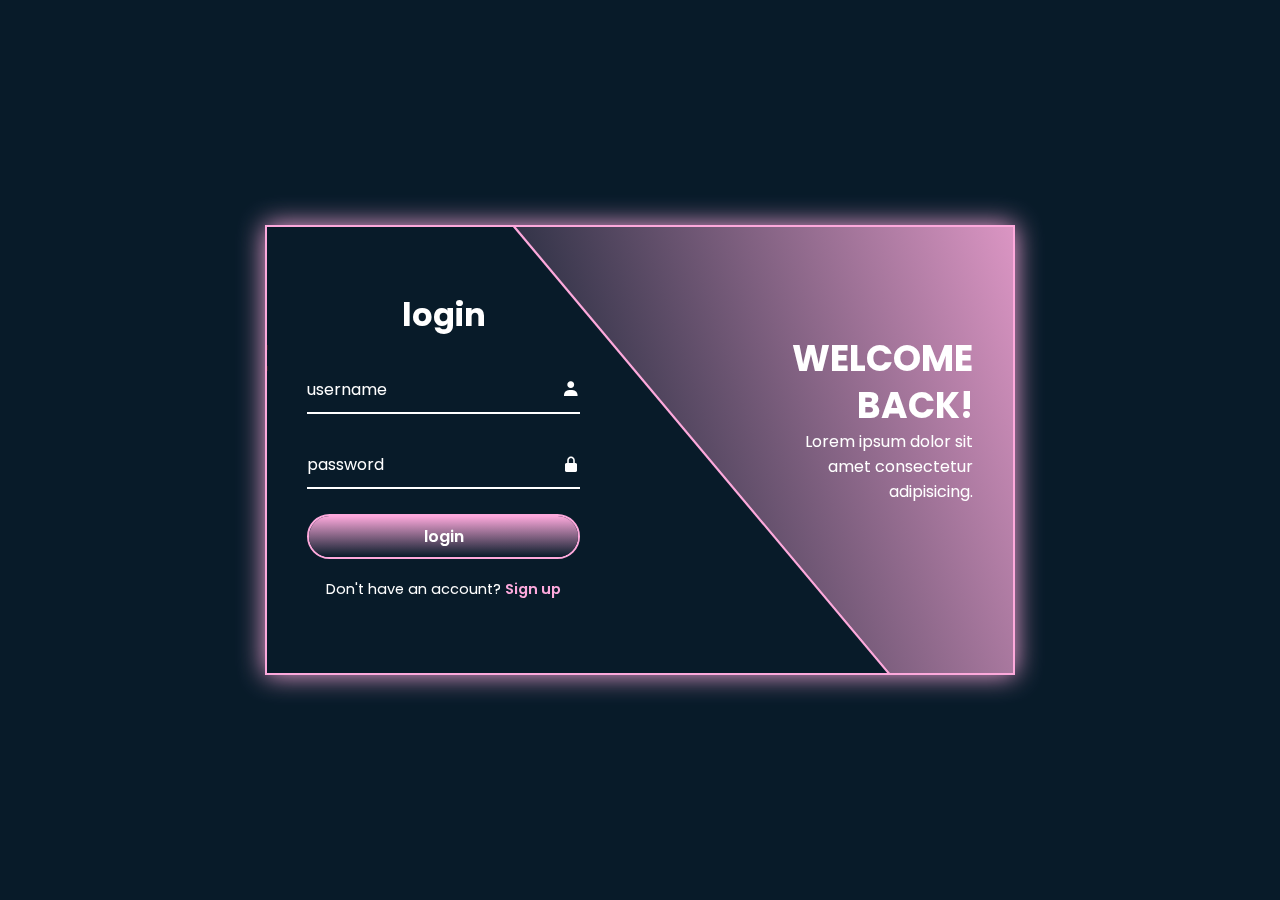
==== login/index.html @ 588ca9bc "{G} Development" ====
<!DOCTYPE html>
<html lang="en">
<head>
    <meta charset="UTF-8">
    <meta http-equiv="X-UA-Compatible" content="IE=edge">
    <meta name="viewport" content="width=device-width, initial-scale=1.0">
    <meta name="description" content="{G} Development">
    <link rel="shortcut icon" type="icon/icon" href="https://gurraoptimus.se/icon/{G}-2.png">
    <title>{GurraOptimus Development}</title>
    
    <link rel="stylesheet" type="text/css" href="style.css">
    <link href="https://unpkg.com/boxicons@2.1.4/css/boxicons.min.css" rel="stylesheet">
</head>
<body>

    <div class="wrapper">
        <span class="bg-animate"></span>
        <span class="bg-animate2"></span>
        
        <div class="form-box login">
            <h2 class="animation" style="--i:0;">login</h2>
            <form action="#">
                <div class="input-box animation" style="--i:1;"">
                    <input type="text" required>
                    <label>username</label>
                    <i class="bx bxs-user"></i>
                </div>
                <div class="input-box animation"style="--i:2;">
                    <input type="password" required>
                    <label>password</label>
                    <i class="bx bxs-lock-alt"></i>
                </div>
                <button type="submit" class="btn animation"style="--i:3;">login
                </button>
                <div class="logreg-link animation"style="--i:4;">
                    <p>Don't have an account? <a href="#" class="regiser-link">Sign up</a></p>
                </div>
            </form>
        </div>
        <div class="info-text login">
            <h2 class="animation"style="--i:0;">Welcome Back!</h2>
            <p class="animation"style="--i:1;">Lorem ipsum dolor sit amet consectetur adipisicing.</p>
        </div>

        <div class="form-box regiser">
            <h2 class="animation"style="--i:17;">Sign Up</h2>
            <form action="">
                <div class="input-box animation"style="--i:18;">
                    <input type="text" required>
                    <label>username</label>
                    <i class="bx bxs-user"></i>
                </div>
                <div class="input-box animation"style="--i:19">
                    <input type="text" required>
                    <label>Emil</label>
                    <i class="bx bxs-evelope"></i>
                </div>
                <div class="input-box animation"style="--i:20">
                    <input type="password" required>
                    <label>password</label>
                    <i class="bx bxs-lock-alt"></i>
                </div>
                <button type="submit" class="btn animation"style="--i:21">Sign Up
                </button>
                <div class="logreg-link animation"style="--i:22">
                    <p>Already have an account? <a href="#" class="login-link">login</a></p>
                </div>
            </form>
        </div>
        <div class="info-text regiser">
            <h2 class="animation">Welcome Back!</h2>
            <p class="animation">Lorem ipsum dolor sit amet consectetur adipisicing.</p>
        </div>
    </div>
    <script src="/src/src.js"></script>
</body>
</html>
---- login/style.css ----
@import url("https://fonts.googleapis.com/css2?family=Poppins:wght@300;400;500;600;700;800;900&display=swap");

*{
    margin: 0;
    padding: 0;
    box-sizing: border-box;
    font-family: "Poppins", sans-serif;
}

body{
    display: flex;
    justify-content: center;
    align-items: center;
    min-height: 100vh;
    background: #081b29;
}

.wrapper {
    position: relative;
    width: 750px;
    height: 450px;
    background: transparent;
    border: 2px solid #FDA9DC;
    box-shadow: 0 0 25px #FDA9DC;
    overflow: hidden;
}
.wrapper .form-box {
   position: absolute;
   top: 0;
   width: 50%;
   height: 100%;
   display: flex;
   flex-direction: column;
   justify-content: center;
}

.wrapper .form-box.login{
    left: 0;
    padding: 0 60px 0 40px;
}

.wrapper .form-box.login .animation{
    transform: translateX(0);
    opacity: 1;
    filter: blur(0);
    transition: .7s ease;
}

.wrapper.active .form-box.login .animation{
    transform: translateX(-120%);
    opacity: 0;
    filter: blur(10px);
    transition-delay: calc(.1s * var(--i));
}

.wrapper .form-box.regiser{
    right: 0;
    padding: 0 40px 0 60px;
}
.wrapper .form-box.regiser .animation{
    transform: translateX(120%);
    opacity: 0;
    filter: blur(10px);
    transition: .7s ease;
}
.wrapper.active .form-box.regiser .animation{
    transform: translateX(0);
    opacity: 1;
    filter: blur(0);
}
.form-box h2{
    font-size: 32px;
    color: #fff;
    text-align: center;
}
.form-box .input-box{
    position: relative;
    width: 100%;
    height: 50px;
    margin: 25px 0;
}
.input-box input{
    width: 100%;
    height: 100%;
    background: transparent;
    border: none;
    outline: none;
    border-bottom: 2px solid #fff;
    padding-right: 23px;
    font-size: 16px;
    color: #fff;
    font-weight: 500;
    transition: .5s;
}
.input-box input:focus,
.input-box input:valid{
    border-bottom-color:#FDA9DC ;
}
.input-box label{
    position: absolute;
    top: 50%;
    left: 0;
    transform: translateY(-50%);
    font-size: 16px;
    color: #fff;
    pointer-events: none;
    transition: .5s;
}
.input-box input:focus~label,
.input-box input:valid~label{
    top: -5px;
    color: #FDA9DC;
}
.input-box i{
    position: absolute;
    top: 50%;
    right: 0;
    transform: translateY(-50%);
    font-size: 18px;
    color: #fff;
    transition: .5s;
}
.input-box input:focus~i,
.input-box input:valid~i{
    color: #FDA9DC;
}
.btn {
    position: relative;
    width: 100%;
    height: 45px;
    background: transparent;
    border: 2px solid #FDA9DC;
    outline: none;
    border-radius: 40px;
    cursor: pointer;
    font-size: 16px;
    color: #fff;
    font-weight: 600;
    z-index: 1;
    overflow: hidden;
}
.btn::before{
    content: "";
    position: absolute;
    top: -100%;
    left: 0;
    width: 100%;
    height: 300%;
    background: linear-gradient(#081b29,#FDA9DC, #081b29,#FDA9DC);
    z-index: -1;
    transition: .5s;
}
.btn:hover:before{
    top: 0;
}

.form-box .logreg-link{
    font-size: 14.5px;
    color: #fff;
    text-align: center;
    margin: 20px 0 10px;
}
.logreg-link p a{
    color: #FDA9DC;
    text-decoration: none;
    font-weight: 600;   
}
.logreg-link p a:hover{
    text-decoration: underline;
}
.wrapper .info-text{
    position: absolute;
    top: 0;
    width: 50%;
    height: 100%;
    display: flex;
    flex-direction: column;
    justify-content: center;
}
.wrapper .info-text.login{
    right: 0;
    text-align: right;
    padding: 0 40px 60px 150px;
}

.wrapper .info-text.login .animation{
    transform: translateX(0);
    opacity: 1;
    filter: blur(0);
    transition: .7s ease;
}

.wrapper.active .info-text.login .animation{
    transform: translateX(120%);
    opacity: 0;
    filter: blur(10px);
    transition-delay: calc(.1s * var(--i));
}
.wrapper .info-text.regiser{
    left: 0;
    text-align: left;
    padding: 0 150px 60px 40px;
    pointer-events: none;
}
.wrapper .info-text.regiser .animation{
    transform: translateX(-120%); 
}
.info-text h2{
    font-size: 36px;
    color: #fff;
    line-height: 1.3;
    text-transform: uppercase;
}
.info-text p{
    font-size: 16px;
    color: #fff;
}
.wrapper .bg-animate{
    position: absolute;
    top: -4px;
    right: 0;
    width: 850px;
    height: 600px;
    background: linear-gradient(45deg, #081b29, #FDA9DC);
    border-bottom: 3px solid #FDA9DC;
    transform: rotate(10deg) skewY(40deg);
    transform-origin: bottom right;
    transition: 1.5s ease;
}
.wrapper.active .bg-animate{
    transform: rotate(0) skewY(0);
    transition-delay: .5s;
}
.wrapper .bg-animate2{
    position: absolute;
    top: 100%;
    left: 250px;
    width: 850px;
    height: 700px;
    background: #081b29;
    border-top: 3px solid #FDA9DC;
    transform: rotate(0) skewY(0);
    transform-origin: bottom left;
    transition: 1.5s ease;
}
.wrapper.active .bg-animate2{
    transform: rotate(-11deg) skewY(-41deg);
    transition: 1.2s;
    
}
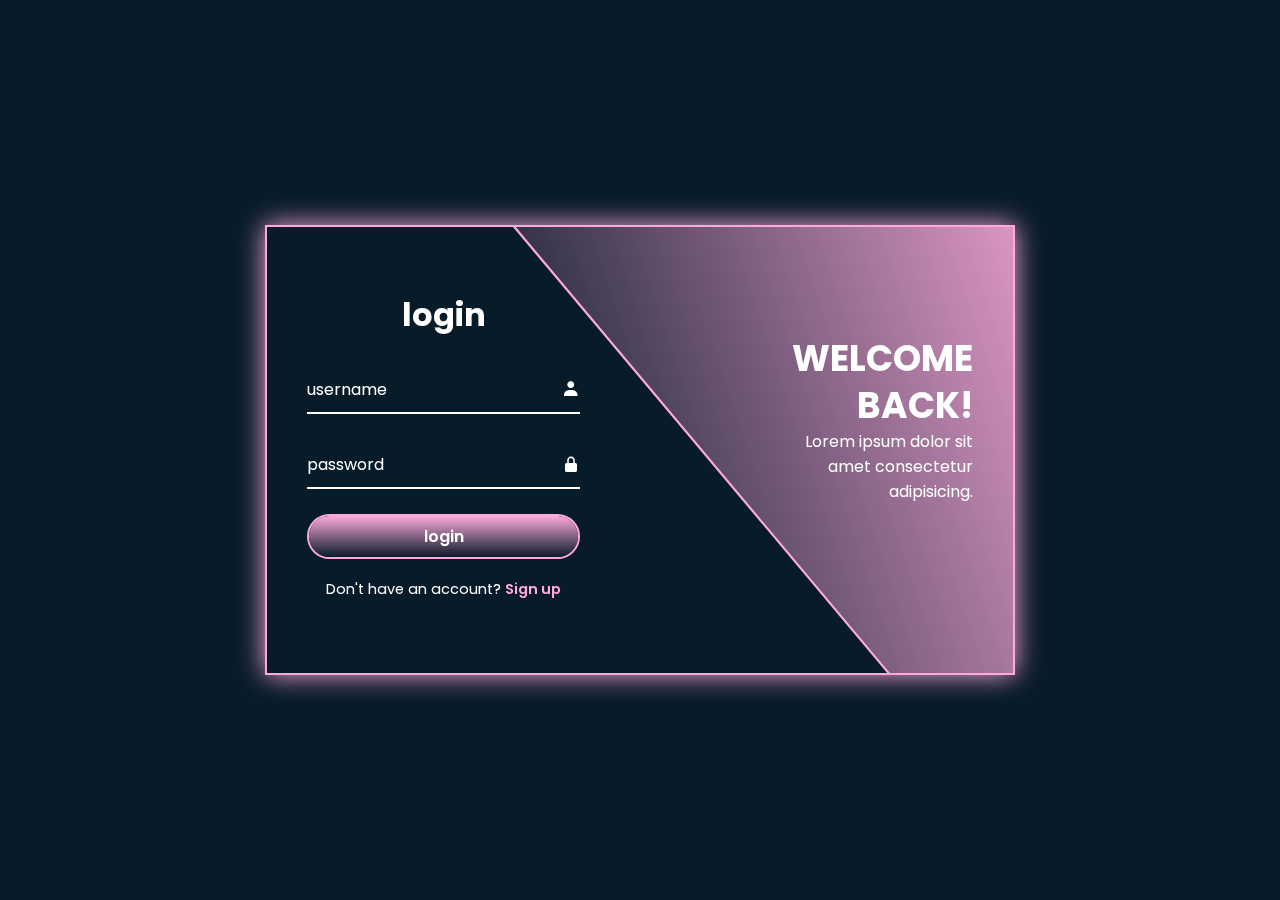
==== commit 3acf1a45: "{G} Development" ====
--- a/login/index.html
+++ b/login/index.html
@@ -68,8 +68,8 @@
             </form>
         </div>
         <div class="info-text regiser">
-            <h2 class="animation">Welcome Back!</h2>
-            <p class="animation">Lorem ipsum dolor sit amet consectetur adipisicing.</p>
+            <h2 class="animation"style="--i:17">Welcome Back!</h2>
+            <p class="animation"style="--i:18">Lorem ipsum dolor sit amet consectetur adipisicing.</p>
         </div>
     </div>
     <script src="/src/src.js"></script>
--- a/login/style.css
+++ b/login/style.css
@@ -67,6 +67,7 @@
     transform: translateX(0);
     opacity: 1;
     filter: blur(0);
+    transition-delay: calc(.1s * var(--i));
 }
 .form-box h2{
     font-size: 32px;
@@ -182,14 +183,12 @@
     text-align: right;
     padding: 0 40px 60px 150px;
 }
-
 .wrapper .info-text.login .animation{
     transform: translateX(0);
     opacity: 1;
     filter: blur(0);
     transition: .7s ease;
 }
-
 .wrapper.active .info-text.login .animation{
     transform: translateX(120%);
     opacity: 0;
@@ -203,7 +202,17 @@
     pointer-events: none;
 }
 .wrapper .info-text.regiser .animation{
-    transform: translateX(-120%); 
+    transform: translateX(-120%);
+    opacity: 0;
+    filter: blur(10px);
+    transition: .7s ease;
+    transition-delay: calc(.1s * var(--i));
+}
+.wrapper.active .info-text.regiser .animation{
+    transform: translateX(0); 
+    opacity: 1;
+    filter: blur(0);
+    transition-delay: calc(.1s * var(--i));
 }
 .info-text h2{
     font-size: 36px;
